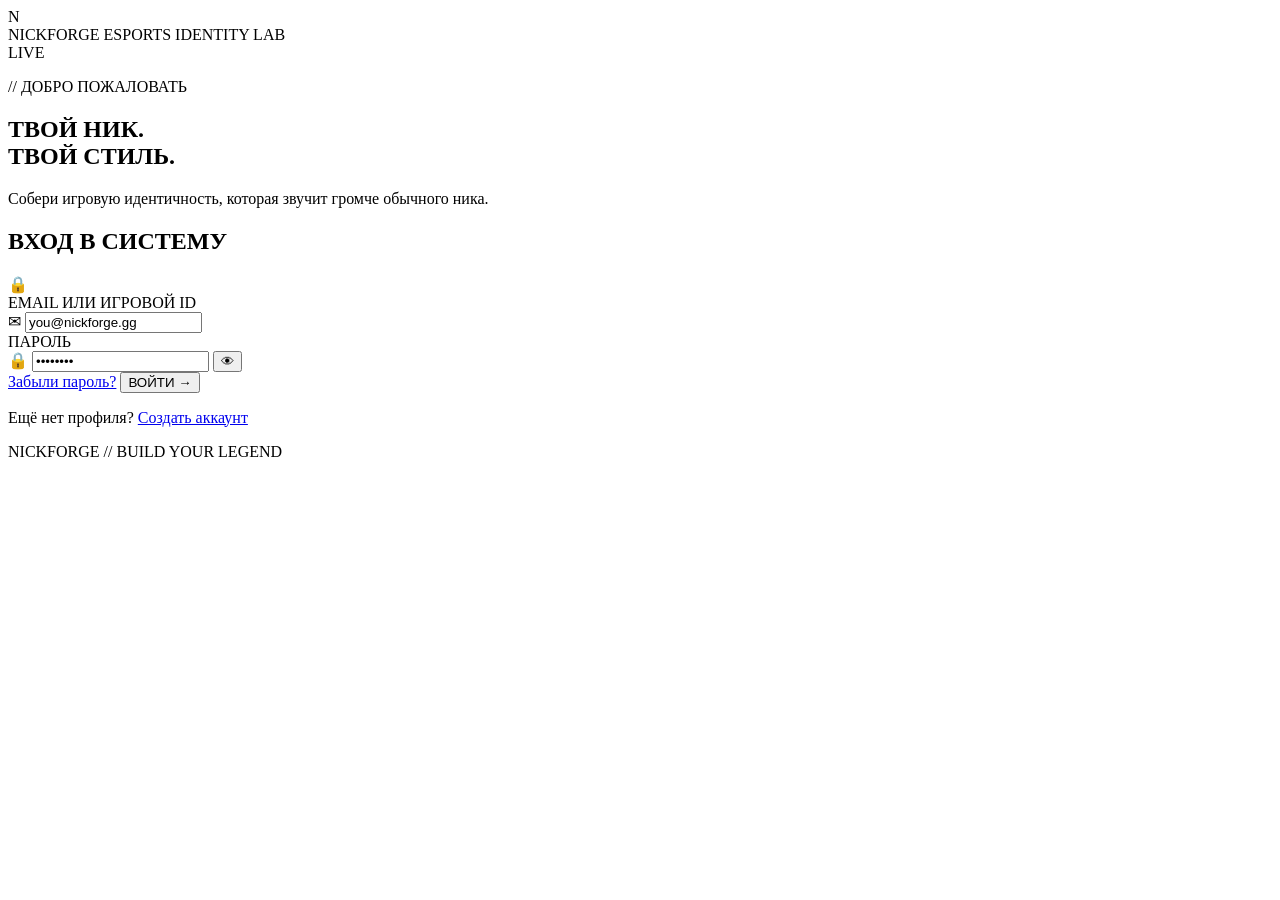
==== index.html @ 082a4b8e "Add files via upload" ====
<!DOCTYPE html>
<html lang="ru">
<head>
<meta charset="UTF-8">
<meta name="viewport" content="width=device-width, initial-scale=1.0, maximum-scale=1.0, user-scalable=no">
<title>NickForge — Вход</title>
<link rel="stylesheet" href="css/normalize.css">
<link rel="stylesheet" href="css/style.css">
<link href="https://fonts.googleapis.com/css2?family=Inter:wght@400;500;600;700;800&family=JetBrains+Mono:wght@400;700&display=swap" rel="stylesheet">
</head>
<body>

<section class="screen screen--auth active">
  <header class="app-header">
    <div class="app-header__brand">
      <div class="app-header__logo"><span>N</span></div>
      <div class="app-header__titles">
        <span class="app-header__title">NICKFORGE</span>
        <span class="app-header__subtitle">ESPORTS IDENTITY LAB</span>
      </div>
    </div>
    <div class="app-header__status">
      <span class="status-dot"></span>
      <span class="status-text">LIVE</span>
    </div>
  </header>

  <main class="screen__main">
    <p class="section-label">// ДОБРО ПОЖАЛОВАТЬ</p>
    <h1 class="hero-title">ТВОЙ НИК.<br><span class="accent">ТВОЙ СТИЛЬ.</span></h1>
    <p class="hero-desc">Собери игровую идентичность, которая звучит громче обычного ника.</p>

    <form class="auth-form" action="style.html">
      <div class="auth-form__header">
        <h2>ВХОД В СИСТЕМУ</h2>
        <span class="badge badge--secure">🔒</span>
      </div>

      <label class="field">
        <span class="field__label">EMAIL ИЛИ ИГРОВОЙ ID</span>
        <div class="field__input-wrap">
          <span class="field__icon">✉</span>
          <input type="text" placeholder="you@nickforge.gg" value="you@nickforge.gg" autocomplete="username">
        </div>
      </label>

      <label class="field">
        <span class="field__label">ПАРОЛЬ</span>
        <div class="field__input-wrap">
          <span class="field__icon">🔒</span>
          <input type="password" placeholder="••••••••" value="password" autocomplete="current-password">
          <button type="button" class="field__toggle" aria-label="Показать пароль">👁</button>
        </div>
      </label>

      <a href="#" class="link-forgot">Забыли пароль?</a>
      <button type="submit" class="btn btn--primary btn--full">ВОЙТИ <span class="arrow">→</span></button>
    </form>

    <p class="auth-footer">Ещё нет профиля? <a href="#" class="accent-link">Создать аккаунт</a></p>
  </main>

  <footer class="app-footer"><span>NICKFORGE // BUILD YOUR LEGEND</span></footer>
</section>

<script src="js/script.js"></script>
</body>
</html>
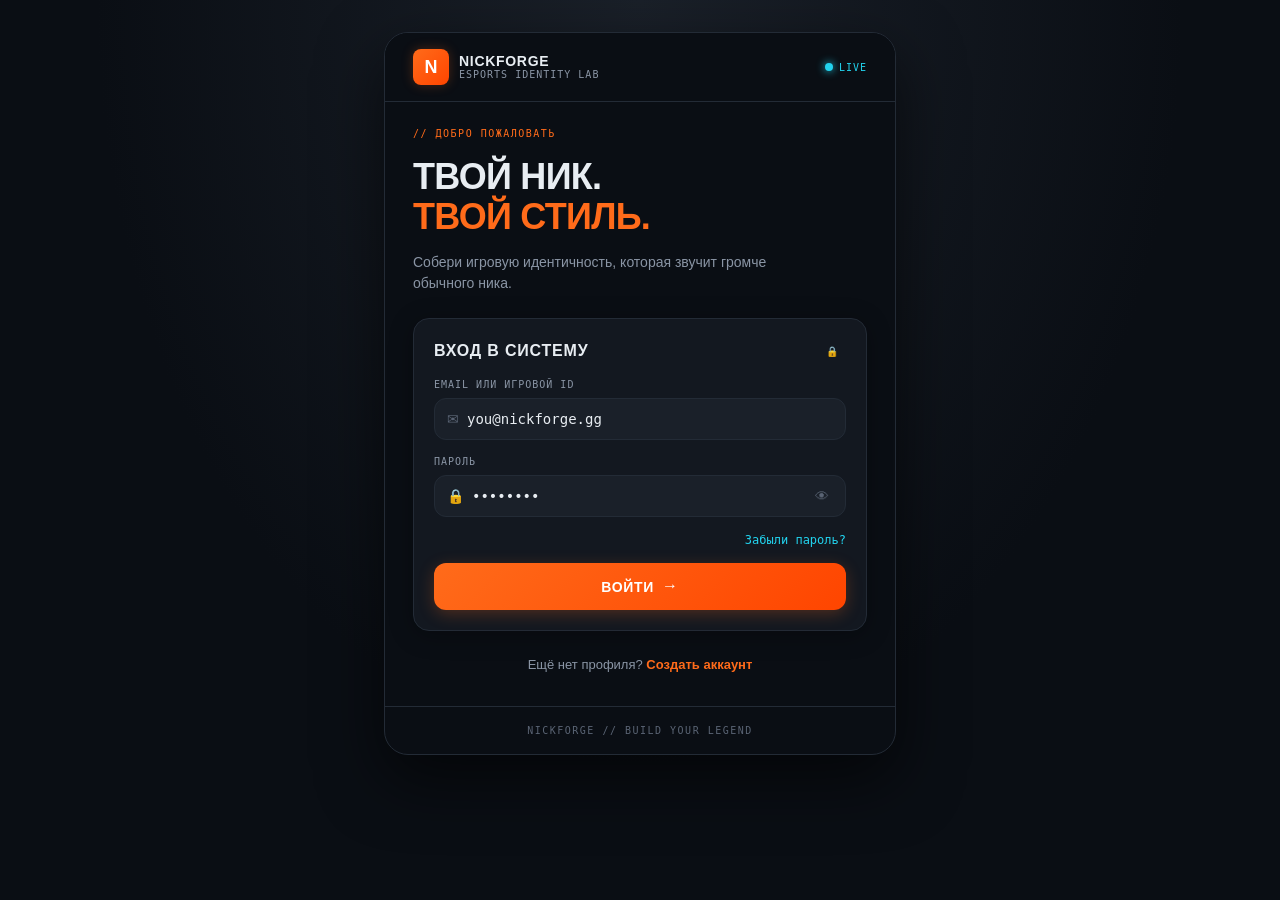
==== commit 9c6120f6: "Update index.html" ====
--- a/index.html
+++ b/index.html
@@ -4,8 +4,8 @@
 <meta charset="UTF-8">
 <meta name="viewport" content="width=device-width, initial-scale=1.0, maximum-scale=1.0, user-scalable=no">
 <title>NickForge — Вход</title>
-<link rel="stylesheet" href="css/normalize.css">
-<link rel="stylesheet" href="css/style.css">
+<link rel="stylesheet" href="normalize.css">
+<link rel="stylesheet" href="style.css">
 <link href="https://fonts.googleapis.com/css2?family=Inter:wght@400;500;600;700;800&family=JetBrains+Mono:wght@400;700&display=swap" rel="stylesheet">
 </head>
 <body>
@@ -65,4 +65,4 @@
 
 <script src="js/script.js"></script>
 </body>
-</html>+</html>
--- a/style.css
+++ b/style.css
@@ -0,0 +1,409 @@
+:root{
+  --bg-dark:#0a0e14;
+  --bg-card:#131820;
+  --bg-elevated:#1a2029;
+  --border:#232b36;
+  --border-light:#2e3844;
+  --text:#e8edf2;
+  --text-muted:#8a95a5;
+  --text-dim:#5a6474;
+  --accent:#ff6b1a;
+  --accent-hover:#ff8533;
+  --accent-glow:rgba(255,107,26,.25);
+  --cyan:#22d3ee;
+  --green:#4ade80;
+  --radius:.75rem;
+  --radius-lg:1rem;
+  --font-main:'Inter',-apple-system,BlinkMacSystemFont,sans-serif;
+  --font-mono:'JetBrains Mono',monospace;
+}
+
+[hidden]{display:none !important}
+
+body{
+  font-family:var(--font-main);
+  background:var(--bg-dark);
+  color:var(--text);
+  line-height:1.5;
+  min-height:100vh;
+  overflow-x:hidden;
+}
+
+.screen{
+  display:flex;flex-direction:column;min-height:100vh;width:100%;
+  background:var(--bg-dark);position:relative;
+  animation:screenFade .28s ease;
+}
+@keyframes screenFade{from{opacity:0;transform:translateY(6px)}to{opacity:1;transform:translateY(0)}}
+.screen__main{flex:1;padding:1rem 1.25rem 2rem;display:flex;flex-direction:column;gap:1rem;overflow-y:auto}
+
+.app-header{
+  display:flex;justify-content:space-between;align-items:center;
+  padding:.75rem 1.25rem;border-bottom:1px solid var(--border);
+  background:var(--bg-dark);position:sticky;top:0;z-index:10;
+}
+.app-header__brand{display:flex;align-items:center;gap:.625rem}
+.app-header__logo{
+  width:2.25rem;height:2.25rem;
+  background:linear-gradient(135deg,var(--accent),#ff4500);
+  border-radius:.5rem;display:flex;align-items:center;justify-content:center;
+  font-weight:800;font-size:1.125rem;color:#fff;
+  box-shadow:0 0 12px var(--accent-glow);flex-shrink:0;
+}
+.app-header__titles{display:flex;flex-direction:column;line-height:1.2}
+.app-header__title{font-size:.875rem;font-weight:700;letter-spacing:.05em;text-transform:uppercase}
+.app-header__subtitle{font-size:.625rem;color:var(--text-muted);letter-spacing:.1em;text-transform:uppercase;font-family:var(--font-mono)}
+.app-header__status{display:flex;align-items:center;gap:.375rem}
+
+.status-dot{width:.5rem;height:.5rem;border-radius:50%;background:var(--cyan);box-shadow:0 0 8px var(--cyan);animation:pulse 2s infinite}
+@keyframes pulse{0%,100%{opacity:1}50%{opacity:.4}}
+.status-text{font-size:.625rem;font-family:var(--font-mono);color:var(--cyan);letter-spacing:.1em}
+.status-box{display:flex;flex-direction:column;align-items:flex-end;line-height:1.1}
+.status-box__label{font-size:.5rem;color:var(--text-dim);letter-spacing:.1em}
+.status-box__value{font-size:.75rem;font-weight:700;color:var(--accent);font-family:var(--font-mono)}
+
+.section-label{font-size:.625rem;font-family:var(--font-mono);color:var(--accent);letter-spacing:.15em;text-transform:uppercase}
+.accent{color:var(--accent)}
+.accent-link{color:var(--accent);font-weight:600}
+
+.badge{font-size:.625rem;font-family:var(--font-mono);padding:.25rem .5rem;border-radius:.25rem;letter-spacing:.05em;text-transform:uppercase;white-space:nowrap;transition:all .2s}
+.badge--secure{color:var(--cyan)}
+.badge--orange{background:var(--accent);color:#fff;font-weight:700}
+.badge--outline{border:1px solid var(--border-light);color:var(--text-muted)}
+.badge--ghost{color:var(--text-dim)}
+
+.hero-title{font-size:2rem;font-weight:800;line-height:1.1;text-transform:uppercase;letter-spacing:-.02em}
+.hero-desc{font-size:.875rem;color:var(--text-muted);max-width:90%}
+
+.auth-form{
+  background:var(--bg-card);border:1px solid var(--border);border-radius:var(--radius-lg);
+  padding:1.25rem;display:flex;flex-direction:column;gap:.875rem;margin-top:.5rem;
+  box-shadow:0 4px 24px rgba(0,0,0,.3);
+}
+.auth-form__header{display:flex;justify-content:space-between;align-items:center}
+.auth-form__header h2{font-size:1rem;font-weight:700;text-transform:uppercase;letter-spacing:.05em}
+
+.field{display:flex;flex-direction:column;gap:.375rem}
+.field__label{font-size:.625rem;font-family:var(--font-mono);color:var(--text-muted);letter-spacing:.1em;text-transform:uppercase}
+.field__input-wrap{
+  display:flex;align-items:center;background:var(--bg-elevated);
+  border:1px solid var(--border);border-radius:var(--radius);padding:0 .75rem;
+  transition:border-color .2s,box-shadow .2s;
+}
+.field__input-wrap:focus-within{border-color:var(--accent);box-shadow:0 0 0 3px var(--accent-glow)}
+.field__icon{font-size:.875rem;color:var(--text-dim);margin-right:.5rem}
+.field__input-wrap input{flex:1;background:transparent;border:none;color:var(--text);font-size:.875rem;padding:.75rem 0;font-family:var(--font-mono)}
+.field__input-wrap input::placeholder{color:var(--text-dim)}
+.field__toggle{color:var(--text-dim);font-size:.875rem;padding:.25rem;transition:color .2s}
+.field__toggle:hover{color:var(--accent)}
+
+.link-forgot{font-size:.75rem;color:var(--cyan);text-align:right;font-family:var(--font-mono);transition:color .2s}
+.link-forgot:hover{color:var(--accent)}
+
+.btn{
+  display:inline-flex;align-items:center;justify-content:center;gap:.5rem;
+  padding:.875rem 1.25rem;border-radius:var(--radius);
+  font-family:var(--font-main);font-size:.875rem;font-weight:700;
+  text-transform:uppercase;letter-spacing:.05em;transition:all .2s ease;white-space:nowrap;
+}
+.btn:active{transform:scale(.98)}
+.btn--primary{background:linear-gradient(135deg,var(--accent),#ff4500);color:#fff;box-shadow:0 4px 16px var(--accent-glow)}
+.btn--primary:hover{background:var(--accent-hover);transform:translateY(-1px);box-shadow:0 6px 20px var(--accent-glow)}
+.btn--outline{background:transparent;border:1px solid var(--border-light);color:var(--text)}
+.btn--outline:hover{border-color:var(--accent);color:var(--accent)}
+.btn--ghost{background:transparent;border:1px solid var(--border);color:var(--text-muted)}
+.btn--ghost:hover{color:var(--accent);border-color:var(--accent)}
+.btn--small{padding:.5rem .75rem;font-size:.6875rem}
+.btn--full{width:100%}
+.arrow{font-size:1rem}
+
+.app-footer{
+  padding:1rem 1.25rem;text-align:center;font-size:.625rem;font-family:var(--font-mono);
+  color:var(--text-dim);letter-spacing:.15em;text-transform:uppercase;border-top:1px solid var(--border);
+}
+.auth-footer{text-align:center;font-size:.8125rem;color:var(--text-muted);margin-top:.5rem}
+
+.style-current{
+  display:flex;align-items:center;gap:.75rem;background:var(--bg-card);
+  border:1px solid var(--border);border-radius:var(--radius);padding:.75rem;
+}
+.style-current__tag{
+  width:2.5rem;height:2.5rem;background:var(--bg-elevated);border:1px solid var(--border-light);
+  border-radius:.5rem;display:flex;align-items:center;justify-content:center;
+  font-weight:800;font-size:.875rem;color:var(--accent);font-family:var(--font-mono);flex-shrink:0;
+}
+.style-current__info{flex:1;display:flex;flex-direction:column;line-height:1.2;min-width:0}
+.style-current__label{font-size:.5625rem;color:var(--text-dim);letter-spacing:.1em;font-family:var(--font-mono)}
+.style-current__value{font-size:.75rem;font-weight:600;overflow:hidden;text-overflow:ellipsis;white-space:nowrap}
+
+.style-list{display:flex;flex-direction:column;gap:.75rem}
+.style-card{
+  display:flex;gap:.75rem;background:var(--bg-card);border:1px solid var(--border);
+  border-radius:var(--radius);padding:1rem;
+  transition:border-color .2s,background .2s,transform .15s;cursor:pointer;
+}
+.style-card:active{transform:scale(.99)}
+.style-card--active{
+  border-color:var(--accent);
+  background:linear-gradient(135deg,rgba(255,107,26,.08),transparent);
+  box-shadow:0 0 0 1px var(--accent-glow);
+}
+.style-card__icon{
+  width:2.5rem;height:2.5rem;background:var(--bg-elevated);border-radius:.5rem;
+  display:flex;align-items:center;justify-content:center;font-size:1.25rem;flex-shrink:0;
+}
+.style-card__body{flex:1;display:flex;flex-direction:column;gap:.25rem;min-width:0}
+.style-card__body h3{
+  font-size:.9375rem;font-weight:700;text-transform:uppercase;
+  display:flex;align-items:center;gap:.5rem;flex-wrap:wrap;
+}
+.style-card__body p{font-size:.75rem;color:var(--text-muted);font-family:var(--font-mono)}
+.style-card__hint{font-size:.6875rem !important;color:var(--text-dim) !important;font-style:italic}
+
+.toggle-row{display:flex;gap:.75rem}
+.toggle-group{flex:1;display:flex;flex-direction:column;gap:.375rem;min-width:0}
+.toggle-group__label{font-size:.5625rem;font-family:var(--font-mono);color:var(--text-dim);letter-spacing:.1em;text-transform:uppercase}
+.toggle-buttons{display:flex;background:var(--bg-card);border:1px solid var(--border);border-radius:var(--radius);padding:.25rem;gap:.25rem}
+.toggle-btn{
+  flex:1;padding:.5rem .25rem;border-radius:.5rem;font-size:.6875rem;font-weight:600;
+  font-family:var(--font-mono);color:var(--text-muted);text-transform:uppercase;transition:all .2s;
+}
+.toggle-btn.active{background:var(--accent);color:#fff;box-shadow:0 2px 8px var(--accent-glow)}
+
+.generator-panel{
+  background:var(--bg-card);border:1px solid var(--accent);border-radius:var(--radius-lg);
+  padding:1rem;display:flex;flex-direction:column;gap:.5rem;
+  box-shadow:0 0 24px var(--accent-glow),inset 0 0 24px rgba(255,107,26,.05);
+}
+.generator-panel__meta{display:flex;justify-content:space-between;align-items:center;gap:.5rem;flex-wrap:wrap}
+.generator-panel__clan{
+  font-size:.6875rem;font-family:var(--font-mono);color:var(--text-muted);
+  letter-spacing:.1em;text-align:center;margin-top:.5rem;
+}
+.generator-result{
+  font-size:2rem;font-weight:800;font-family:var(--font-mono);
+  color:#fff;text-align:center;letter-spacing:.05em;
+  text-shadow:0 0 20px var(--accent-glow);word-break:break-all;
+  transition:opacity .15s,transform .15s;
+}
+.generator-result.flash{animation:nickFlash .35s ease}
+@keyframes nickFlash{0%{opacity:.3;transform:scale(.97)}100%{opacity:1;transform:scale(1)}}
+.generator-panel__info{font-size:.6875rem;font-family:var(--font-mono);color:var(--text-muted);text-align:center;letter-spacing:.05em}
+.variants{display:flex;align-items:center;gap:.5rem;flex-wrap:wrap;justify-content:center;margin-top:.75rem;border-top:1px solid var(--border);padding-top:.75rem}
+.variants__label{font-size:.625rem;font-family:var(--font-mono);color:var(--text-dim);letter-spacing:.1em}
+.variant-btn{
+  padding:.375rem .75rem;border-radius:.375rem;border:1px solid var(--border-light);
+  font-size:.6875rem;font-family:var(--font-mono);color:var(--text-muted);
+  text-transform:uppercase;letter-spacing:.05em;transition:all .2s;
+}
+.variant-btn:hover{color:var(--text);border-color:var(--accent)}
+.variant-btn.active{background:var(--accent);border-color:var(--accent);color:#fff;font-weight:700}
+
+.stats-row{display:flex;gap:.75rem}
+.stat-box{
+  flex:1;background:var(--bg-card);border:1px solid var(--border);border-radius:var(--radius);
+  padding:.625rem .875rem;display:flex;flex-direction:column;gap:.125rem;min-width:0;
+}
+.stat-box__label{font-size:.5625rem;color:var(--text-dim);font-family:var(--font-mono);letter-spacing:.1em;text-transform:uppercase}
+.stat-box__value{font-size:.8125rem;font-weight:700;font-family:var(--font-mono)}
+
+.slider-block{background:var(--bg-card);border:1px solid var(--border);border-radius:var(--radius);padding:1rem}
+.slider-block__header{display:flex;justify-content:space-between;align-items:center;margin-bottom:.75rem}
+.slider-block__label{font-size:.6875rem;font-family:var(--font-mono);color:var(--text-muted);letter-spacing:.1em;text-transform:uppercase}
+.slider-block__value{font-size:1rem;font-weight:800;font-family:var(--font-mono)}
+.slider{
+  -webkit-appearance:none;appearance:none;width:100%;height:4px;border-radius:2px;
+  background:linear-gradient(to right,var(--accent) 0%,var(--accent) 33%,var(--border-light) 33%,var(--border-light) 100%);
+  cursor:pointer;
+}
+.slider::-webkit-slider-thumb{
+  -webkit-appearance:none;appearance:none;width:1.25rem;height:1.25rem;border-radius:50%;
+  background:var(--accent);border:3px solid var(--bg-dark);
+  box-shadow:0 0 12px var(--accent-glow);cursor:pointer;transition:transform .15s;
+}
+.slider::-webkit-slider-thumb:hover{transform:scale(1.1)}
+.slider::-moz-range-thumb{
+  width:1.25rem;height:1.25rem;border-radius:50%;background:var(--accent);
+  border:3px solid var(--bg-dark);box-shadow:0 0 12px var(--accent-glow);cursor:pointer;
+}
+.slider-block__marks{display:flex;justify-content:space-between;margin-top:.5rem;font-size:.5625rem;font-family:var(--font-mono);color:var(--text-dim);letter-spacing:.05em}
+
+.action-row{display:flex;gap:.75rem}
+.action-row .btn{flex:1}
+
+.result-card{
+  background:var(--bg-card);border:1px solid var(--accent);border-radius:var(--radius-lg);
+  padding:1.5rem 1rem;display:flex;flex-direction:column;gap:.5rem;align-items:center;
+  text-align:center;box-shadow:0 0 24px var(--accent-glow);
+  margin-top:.5rem;
+}
+.result-nick{
+  font-size:2.25rem;font-weight:800;font-family:var(--font-mono);
+  color:#fff;letter-spacing:.05em;word-break:break-all;
+  text-shadow:0 0 24px var(--accent-glow);
+}
+.result-copied{
+  font-size:.75rem;font-family:var(--font-mono);color:var(--accent);
+  background:rgba(255,107,26,.1);border:1px solid var(--accent);
+  padding:.375rem .75rem;border-radius:.5rem;letter-spacing:.05em;
+  transition:opacity .3s;
+}
+
+.availability{background:var(--bg-card);border:1px solid var(--border);border-radius:var(--radius);padding:1rem}
+.availability__title{font-size:.6875rem;font-family:var(--font-mono);color:var(--text-muted);letter-spacing:.05em;margin-bottom:.75rem}
+.availability__grid{display:flex;flex-direction:column;gap:.5rem}
+.avail-item{
+  display:flex;justify-content:space-between;align-items:center;
+  padding:.625rem .75rem;background:var(--bg-elevated);border-radius:.5rem;border:1px solid var(--border);
+  transition:border-color .2s;
+}
+.avail-item:hover{border-color:var(--green)}
+.avail-item__game{font-size:.75rem;font-weight:700;font-family:var(--font-mono);letter-spacing:.05em}
+.avail-item__status{font-size:.625rem;font-family:var(--font-mono);color:var(--green);letter-spacing:.05em}
+.hint-box{
+  display:flex;gap:.625rem;background:rgba(34,211,238,.05);border:1px solid rgba(34,211,238,.2);
+  border-radius:var(--radius);padding:.875rem;
+}
+.hint-box__icon{color:var(--cyan);font-size:1rem;flex-shrink:0}
+.hint-box p{font-size:.75rem;color:var(--text-muted);line-height:1.5}
+.hint-box strong{color:var(--cyan);font-weight:600}
+
+.action-row .btn--outline{flex-direction:column;gap:.125rem;line-height:1.2}
+.action-row .btn--outline small{font-size:.5625rem;color:var(--text-dim);font-family:var(--font-mono);letter-spacing:.1em}
+
+.bottom-nav{
+  display:flex;justify-content:space-around;align-items:center;
+  background:var(--bg-card);border-top:1px solid var(--border);
+  padding:.5rem 0 calc(.5rem + env(safe-area-inset-bottom,0px));
+  position:sticky;bottom:0;z-index:10;
+}
+.bottom-nav__item{
+  display:flex;flex-direction:column;align-items:center;gap:.125rem;
+  padding:.375rem .75rem;border-radius:.5rem;transition:all .2s;
+  color:var(--text-dim);font-size:.5625rem;font-family:var(--font-mono);
+  letter-spacing:.05em;text-transform:uppercase;
+}
+.bottom-nav__item.active{color:var(--accent)}
+.bottom-nav__item.active .bottom-nav__icon{filter:drop-shadow(0 0 6px var(--accent-glow))}
+.bottom-nav__icon{font-size:1.125rem;line-height:1}
+.bottom-nav__label{font-size:.5625rem}
+
+.profile-hero{
+  display:flex;align-items:center;gap:1rem;
+  background:var(--bg-card);border:1px solid var(--border);
+  border-radius:var(--radius-lg);padding:1rem;
+}
+.profile-avatar{
+  position:relative;width:4rem;height:4rem;border-radius:1rem;flex-shrink:0;
+  background:linear-gradient(135deg,var(--accent),#ff4500);
+  display:flex;align-items:center;justify-content:center;
+  font-size:1.75rem;font-weight:800;color:#fff;
+  box-shadow:0 0 24px var(--accent-glow);
+}
+.profile-avatar__edit{
+  position:absolute;bottom:-.25rem;right:-.25rem;
+  width:1.5rem;height:1.5rem;border-radius:50%;
+  background:var(--bg-dark);border:1px solid var(--border-light);
+  color:var(--accent);font-size:.75rem;
+  display:flex;align-items:center;justify-content:center;
+}
+.profile-hero__info{display:flex;flex-direction:column;gap:.25rem;min-width:0}
+.profile-hero__name{font-size:1.25rem;font-weight:800;font-family:var(--font-mono);letter-spacing:.02em;word-break:break-all}
+.profile-hero__tag{font-size:.6875rem;color:var(--text-muted);font-family:var(--font-mono);letter-spacing:.05em}
+
+.profile-block{
+  background:var(--bg-card);border:1px solid var(--border);
+  border-radius:var(--radius);padding:1rem;
+  display:flex;flex-direction:column;gap:.75rem;
+}
+.profile-block__header{display:flex;justify-content:space-between;align-items:center;gap:.5rem}
+.profile-block__title{font-size:.6875rem;font-family:var(--font-mono);color:var(--accent);letter-spacing:.15em;text-transform:uppercase}
+
+.data-list{list-style:none;display:flex;flex-direction:column;gap:.375rem}
+.data-item{
+  display:flex;justify-content:space-between;align-items:center;gap:.75rem;
+  padding:.5rem .75rem;background:var(--bg-elevated);border-radius:.5rem;
+  border:1px solid var(--border);
+}
+.data-item__label{font-size:.625rem;font-family:var(--font-mono);color:var(--text-dim);letter-spacing:.1em;text-transform:uppercase}
+.data-item__value{font-size:.75rem;font-family:var(--font-mono);color:var(--text);font-weight:600;word-break:break-all;text-align:right}
+
+.fav-list{display:flex;flex-direction:column;gap:.5rem}
+.fav-item{
+  display:flex;justify-content:space-between;align-items:center;gap:.5rem;
+  padding:.625rem .75rem;background:var(--bg-elevated);border-radius:.5rem;
+  border:1px solid var(--border);transition:border-color .2s;
+}
+.fav-item:hover{border-color:var(--accent)}
+.fav-item__info{display:flex;flex-direction:column;gap:.125rem;min-width:0}
+.fav-item__nick{font-size:.8125rem;font-family:var(--font-mono);font-weight:700;word-break:break-all}
+.fav-item__meta{font-size:.5625rem;font-family:var(--font-mono);color:var(--text-dim);letter-spacing:.1em;text-transform:uppercase}
+.fav-item__actions{display:flex;gap:.25rem;flex-shrink:0}
+.fav-btn{
+  width:1.75rem;height:1.75rem;border-radius:.375rem;
+  background:var(--bg-card);border:1px solid var(--border-light);
+  color:var(--text-muted);font-size:.75rem;
+  display:flex;align-items:center;justify-content:center;transition:all .2s;
+}
+.fav-btn:hover{color:var(--accent);border-color:var(--accent)}
+.fav-btn--remove:hover{color:#ff4444;border-color:#ff4444}
+
+.history-list{list-style:none;display:flex;flex-direction:column;gap:.375rem}
+.history-item{
+  display:flex;justify-content:space-between;align-items:center;gap:.5rem;
+  padding:.5rem .75rem;background:var(--bg-elevated);border-radius:.5rem;
+  border:1px solid var(--border);cursor:pointer;transition:border-color .2s;
+}
+.history-item:hover{border-color:var(--accent)}
+.history-item__nick{font-size:.75rem;font-family:var(--font-mono);font-weight:600;word-break:break-all}
+.history-item__date{font-size:.5625rem;font-family:var(--font-mono);color:var(--text-dim);letter-spacing:.05em;white-space:nowrap}
+
+.settings-list{list-style:none;display:flex;flex-direction:column;gap:.375rem}
+.settings-item{
+  display:flex;justify-content:space-between;align-items:center;gap:.75rem;
+  padding:.625rem .75rem;background:var(--bg-elevated);border-radius:.5rem;
+  border:1px solid var(--border);
+}
+.settings-item__label{font-size:.75rem;color:var(--text-muted)}
+
+.switch{
+  position:relative;width:2.25rem;height:1.25rem;border-radius:1rem;
+  background:var(--border-light);cursor:pointer;transition:background .2s;flex-shrink:0;
+}
+.switch::after{
+  content:'';position:absolute;top:.125rem;left:.125rem;
+  width:1rem;height:1rem;border-radius:50%;background:var(--text-muted);
+  transition:transform .2s,background .2s;
+}
+.switch--on{background:var(--accent)}
+.switch--on::after{transform:translateX(1rem);background:#fff}
+
+@media (min-width:768px){
+  body{
+    display:flex;justify-content:center;align-items:flex-start;
+    background:radial-gradient(ellipse at top,#1a2029 0%,#0a0e14 60%);
+    padding:2rem 1rem;
+  }
+  .screen{
+    max-width:30rem;min-height:auto;border-radius:1.5rem;
+    border:1px solid var(--border);box-shadow:0 24px 64px rgba(0,0,0,.6);
+    overflow:hidden;
+  }
+  .screen__main{padding:1.5rem 1.75rem 2rem}
+  .app-header{padding:1rem 1.75rem}
+  .app-footer{padding:1rem 1.75rem}
+  .bottom-nav{padding:.625rem 0}
+  .hero-title{font-size:2.25rem}
+  .generator-result{font-size:2.25rem}
+  .result-nick{font-size:2.5rem}
+  .availability__grid{flex-direction:row}
+  .avail-item{flex-direction:column;align-items:flex-start;gap:.25rem;flex:1}
+}
+
+@media (min-width:1200px){
+  .screen{max-width:32rem}
+}
+
+.screen__main::-webkit-scrollbar{width:4px}
+.screen__main::-webkit-scrollbar-track{background:transparent}
+.screen__main::-webkit-scrollbar-thumb{background:var(--border-light);border-radius:2px}
